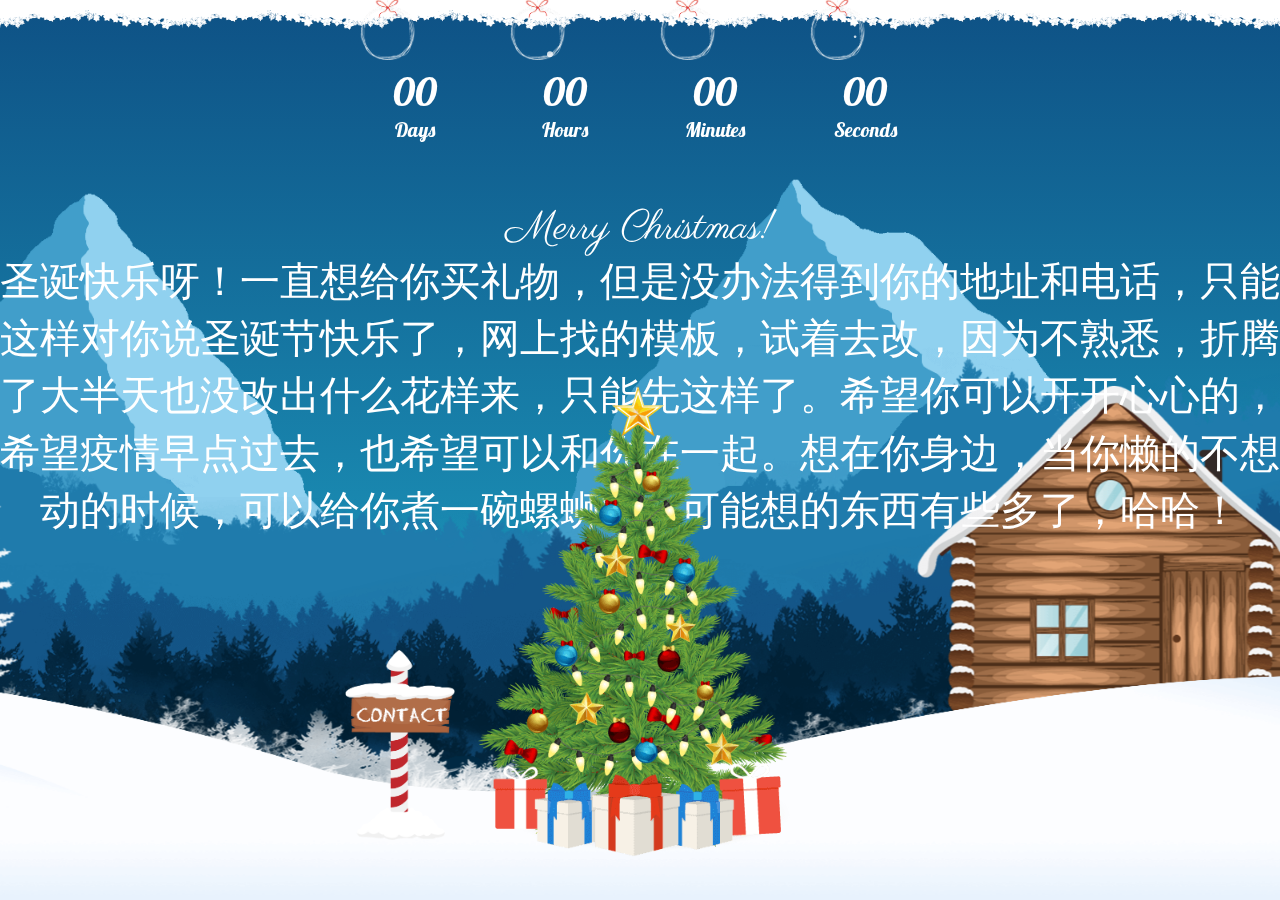
==== index.html @ 04bebae9 "fix: 12-25" ====
<!DOCTYPE html>
<html>
  <head>
    <meta charset="utf-8" />
    <title>Eerste kerstborrel van het jaar | Fris & Fruitig + the cee spot</title>

    <!-- Behavioral Meta Data -->
    <link rel="icon" href="favicon.ico" type="image/ico" sizes="32x32" />
    <meta
      name="viewport"
      content="width=device-width, initial-scale=1, maximum-scale=1, user-scalable=no"
    />
    <meta name="description" content="De eerste kerstborrel van het jaar" />
    <meta name="keywords" content="Christmas, Countdown, Tree, Snow" />
    <meta name="author" content="AwesomeC" />

    <!-- Styles -->
    <link rel="stylesheet" type="text/css" href="bootstrap/css/bootstrap.css" />
    <link rel="stylesheet" type="text/css" href="css/style.css" />
    <link rel="stylesheet" type="text/css" href="css/media-query.css" />

    <!-- Fonts -->
    <link
      href="https://fonts.googleapis.com/css?family=Lobster%7CParisienne%7CRaleway:200,300"
      rel="stylesheet"
    />
  </head>
  <body>
    <audio class="audio-player" autoplay loop>
      <source src="audio/song.mp3" type="audio/mpeg">
    </audio>
    <div id="loader"></div>
    <!-- Parallax Container -->
    <div id="container" class="parallax-container snow">
      <ul id="christmas_scene" class="christmas-scene">
        <li class="layer" data-depth="0.80"><div class="layer-5 layer-photo photo-zoom"></div></li>
        <li class="layer" data-depth="0.60"><div class="layer-4 layer-photo photo-zoom"></div></li>
        <li class="layer" data-depth="0.40"><div class="layer-3 layer-photo photo-zoom"></div></li>
        <li class="layer" data-depth="0.20"><div class="layer-2 layer-photo photo-zoom"></div></li>
        <li class="layer" data-depth="0.00"><div class="layer-1 layer-photo"></div></li>
      </ul>
      <!-- Countdown Container -->
      <div id="countdown_container"></div>

      <!-- Merry Christmas Text -> You can replace with anything you like! -->
      <div class="merry-christmas-text">
        <div class="fullpage">
          <div id="home" class="section active">
            Merry Christmas! <br />
            圣诞快乐呀！一直想给你买礼物，但是没办法得到你的地址和电话，只能这样对你说圣诞节快乐了，网上找的模板，试着去改，因为不熟悉，折腾了大半天也没改出什么花样来，只能先这样了。希望你可以开开心心的，希望疫情早点过去，也希望可以和你在一起。想在你身边，当你懒的不想动的时候，可以给你煮一碗螺蛳粉。可能想的东西有些多了，哈哈！
          </div>
        </div>
      </div>

      <!-- Contact Pole Image -> From here the E-mail modal is triggered -->
      <a id="mail_pole">
        <img src="images/pole.png" class="img-responsive" alt="mail-pole" />
      </a>
      <!-- Christmas Tree -->
      <img src="images/christmas-tree.png" alt="christmas-tree" id="christmas_tree" />
    </div>

    <!-- Scripts -->
    <script src="js/jquery-3.1.1.min.js"></script>
    <script src="bootstrap/js/bootstrap.min.js"></script>
    <script src="js/jquery.countdown.js"></script>
    <script src="js/jquery.parallax.js"></script>
    <script src="js/moment.min.js"></script>
    <script src="js/moment-timezone-with-data.min.js"></script>
    <script src="js/snow.js"></script>
    <script src="js/main.js"></script>
    <script>
      // Parallax Init
      $("#christmas_scene").parallax({
        scalarX: 5,
        scalarY: 15,
        invertY: false
      });
    </script>
  </body>
</html>
---- css/style.css ----
/*------------------------------------------------------------------
Project:    Christmas Landing Page

[Table of contents]

1. GENERAL CLASSES
2. LOADER
3. PARALLAX CONTAINER
4. PARALLAX PHOTOS
5. CHRISTMAS TREE
6. E-MAIL POLE
7. COUNTDOWN CONTAINER
8. MERRY CHRISTMAS TEXT
9. HAPPY NEW YEAR PHOTO
10. E-MAIL FORM
11. SOCIAL ICONS
-------------------------------------------------------------------*/

/* 1. GENERAL CLASSES */
body {
  padding: 0;
  margin: 0;
  font-family: "Lobster", cursive;
  font-size: 30px;
  color: #fff;
}
.padding-none {
  padding-left: 0;
  padding-right: 0;
}
.padding-half {
  padding-left: 7px;
  padding-right: 7px;
}
.text-small {
  font-size: 20px;
}
.text-large {
  font-size: 60px;
}
.left {
  float: left;
}
.right {
  float: right;
}
div[class*="col-"] {
  position: relative;
}
form input {
  border-left: 0;
  border-right: 0;
  border-top: 0;
  border-bottom: 2px solid #ef5241;
  border-bottom-left-radius: 5px;
  -moz-border-radius-bottomleft: 5px;
  -webkit-border-bottom-left-radius: 5px;
  border-bottom-right-radius: 5px;
  -moz-border-radius-bottomright: 5px;
  -webkit-border-bottom-right-radius: 5px;
  min-width: 150px;
}
form textarea {
  border-left: 0;
  border-right: 0;
  border-top: 0;
  border-bottom: 2px solid #ef5241;
  border-bottom-left-radius: 5px;
  -moz-border-radius-bottomleft: 5px;
  -webkit-border-bottom-left-radius: 5px;
  border-bottom-right-radius: 5px;
  -moz-border-radius-bottomright: 5px;
  -webkit-border-bottom-right-radius: 5px;
  min-width: 350px;
}
form input::-webkit-input-placeholder,
form textarea::-webkit-input-placeholder {
  color: #ef5241;
}
form input:-moz-placeholder,
form textarea:-moz-placeholder {
  color: #ef5241;
}
form input::-moz-placeholder,
form textarea::-moz-placeholder {
  color: #ef5241;
}
form input:-ms-input-placeholder,
form textarea:-ms-input-placeholder {
  color: #ef5241;
}
/* END GENERAL CLASSES */

/* 2. LOADER */
#loader {
  background: -webkit-linear-gradient(
    top,
    rgb(14, 81, 133) 0%,
    rgb(26, 139, 178) 60%,
    rgb(33, 159, 193) 100%
  );
  background: -o-linear-gradient(
    top,
    rgb(14, 81, 133) 0%,
    rgb(26, 139, 178) 60%,
    rgb(33, 159, 193) 100%
  );
  background: -ms-linear-gradient(
    top,
    rgb(14, 81, 133) 0%,
    rgb(26, 139, 178) 60%,
    rgb(33, 159, 193) 100%
  );
  background: -moz-linear-gradient(
    top,
    rgb(14, 81, 133) 0%,
    rgb(26, 139, 178) 60%,
    rgb(33, 159, 193) 100%
  );
  background: linear-gradient(
    to bottom,
    rgb(14, 81, 133) 0%,
    rgb(26, 139, 178) 60%,
    rgb(33, 159, 193) 100%
  );
  position: fixed;
  overflow: hidden;
  left: 0;
  top: 0;
  width: 100%;
  height: 100%;
  z-index: 99;
}
#loader::after {
  content: "";
  background: url("../images/intro.png");
  background-repeat: no-repeat;
  background-size: contain;
  width: 70px;
  height: 70px;
  position: absolute;
  margin-left: -35px;
  top: 40%;
  left: 50%;
  transform: translate(-50%, -50%);
  -webkit-animation: snowflake-rotate 2s linear infinite;
  -moz-animation: snowflake-rotate 2s linear infinite;
  -o-animation: snowflake-rotate 2s linear infinite;
  animation: snowflake-rotate 2s linear infinite;
}
@-webkit-keyframes snowflake-rotate {
  0% {
    -webkit-transform: rotate(0deg);
    transform: rotate(0deg);
  }
  100% {
    -webkit-transform: rotate(180deg);
    transform: rotate(180deg);
  }
}
@-moz-keyframes snowflake-rotate {
  0% {
    -webkit-transform: rotate(0deg);
    transform: rotate(0deg);
  }
  100% {
    -webkit-transform: rotate(180deg);
    transform: rotate(180deg);
  }
}
@-o-keyframes snowflake-rotate {
  0% {
    -webkit-transform: rotate(0deg);
    transform: rotate(0deg);
  }
  100% {
    -webkit-transform: rotate(180deg);
    transform: rotate(180deg);
  }
}
@keyframes snowflake-rotate {
  0% {
    -webkit-transform: rotate(0deg);
    transform: rotate(0deg);
  }
  100% {
    -webkit-transform: rotate(180deg);
    transform: rotate(180deg);
  }
}
/* END LOADER */

/* 3. PARALLAX CONTAINER */
#container.parallax-container {
  position: relative;
  max-width: 2560px;
  margin: 0 auto;
  overflow: hidden;
  background: -webkit-linear-gradient(
    top,
    rgb(14, 81, 133) 0%,
    rgb(26, 139, 178) 60%,
    rgb(33, 159, 193) 100%
  );
  background: -o-linear-gradient(
    top,
    rgb(14, 81, 133) 0%,
    rgb(26, 139, 178) 60%,
    rgb(33, 159, 193) 100%
  );
  background: -ms-linear-gradient(
    top,
    rgb(14, 81, 133) 0%,
    rgb(26, 139, 178) 60%,
    rgb(33, 159, 193) 100%
  );
  background: -moz-linear-gradient(
    top,
    rgb(14, 81, 133) 0%,
    rgb(26, 139, 178) 60%,
    rgb(33, 159, 193) 100%
  );
  background: linear-gradient(
    to bottom,
    rgb(14, 81, 133) 0%,
    rgb(26, 139, 178) 60%,
    rgb(33, 159, 193) 100%
  );
}
#container .christmas-scene {
  padding: 0;
  margin: 0;
}
#container .christmas-scene::before {
  content: "";
  background: url("../images/top-snow-pattern.png");
  background-repeat: repeat-x;
  width: 100%;
  height: 35px;
  position: absolute;
  z-index: 10;
  left: 0;
  top: 0;
}
/* END PARALLAX CONTAINER */

/* 4. PARALLAX PHOTOS */
#christmas_scene .layer {
  width: 100%;
}
#christmas_scene .layer-photo {
  background-position: bottom center;
  background-size: cover;
  background-repeat: no-repeat;
  width: 100%;
  height: 900px;
}
#christmas_scene .layer-photo.photo-zoom {
  transform: scale(1.05);
}
#christmas_scene .layer-1 {
  background-image: url("../images/parallax/layer1.png");
  background-position: 40% bottom;
}
#christmas_scene .layer-2 {
  background-image: url("../images/parallax/layer2.png");
  background-position: center bottom;
}
#christmas_scene .layer-3 {
  background-image: url("../images/parallax/layer3.png");
  background-position: center bottom;
}
#christmas_scene .layer-4 {
  background-image: url("../images/parallax/layer4.png");
  background-position: center bottom;
}
#christmas_scene .layer-5 {
  background-image: url("../images/parallax/layer5.png");
  background-position: center bottom;
}
/* END PARALLAX PHOTOS */

/* 5. CHRISTMAS TREE */
#container #christmas_tree {
  position: absolute;
  bottom: 35px;
  left: 50%;
}
/* END CHRISTMAS TREE */

/* 6. E-MAIL POLE */
#container #mail_pole {
  position: absolute;
  margin-left: -250px;
  left: 50%;
  bottom: 50px;
  z-index: 10;
  cursor: pointer;
}
#container #mail_pole img {
  width: 100px;
}
/* END E-MAIL POLE */

/* 7. COUNTDOWN CONTAINER */
#container #countdown_container {
  width: 600px;
  position: absolute;
  margin-left: -300px;
  left: 50%;
  top: 0;
  text-align: center;
  font-size: 40px;
  color: #fff;
}
#container #countdown_container .countdown-globe {
  height: 100px;
  text-align: center;
  padding-top: 65px;
  line-height: 1.3;
  z-index: 2;
}
#container #countdown_container .countdown-globe div {
  font-size: 20px;
}
#container #countdown_container .countdown-globe::after {
  content: "";
  background: url("../images/countdown-globe.png");
  background-repeat: no-repeat;
  background-size: contain;
  width: 100%;
  height: 100%;
  position: absolute;
  left: 50%;
  margin-left: -55px;
  top: -40px;
  z-index: -1;
}
/* END COUNTDOWN CONTAINER */

#logos {
  display: flex;
  justify-content: space-between;
  width: 500px;
  position: absolute;
  top: 190px;
  left: 50%;
  margin-left: -250px;
  z-index: 99;
}
#logos img {
  max-width: 400px;
  max-height: 95px;
}

/* 8. MERRY CHRISTMAS TEXT */
#container .merry-christmas-text {
  font-family: "Parisienne", cursive;
  position: absolute;
  top: 200px;
  width: 100%;
  text-align: center;
  font-size: 40px;
  color: #fff;
}
/* END MERRY CHRISTMAS TEXT */

#facebook-link {
  position: absolute;
  z-index: 10;
  right: 10px;
  bottom: 10px;
}
.audio-player-container
{
  width:100%;
  display:block;
  position:fixed;
  z-index:300;
}

.audio-player
{
  margin:0 auto;
}

.audio-bars
{
  float:right;
  width:40px;
  height:30px;
  margin-top:4vh;
  margin-right:20px;
  position:relative;
  display:block;
}

.audio-bar
{
  width:3px;
  height:3px;
  bottom:1px;
  background:#fff;
  position:absolute;
  -moz-animation:sound 0ms -800ms linear infinite alternate;
  -o-animation:sound 0ms -800ms linear infinite alternate;
  -webkit-animation:sound 0ms -800ms linear infinite alternate;
  animation:sound 0ms -800ms linear infinite alternate;
}

.audio-bar:nth-child(1)
{
  left:1px;
  -moz-animation-duration:474ms;
  -o-animation-duration:474ms;
  -webkit-animation-duration:474ms;
  animation-duration:474ms;
}

.audio-bar:nth-child(2)
{
  left:5px;
  -moz-animation-duration:433ms;
  -o-animation-duration:433ms;
  -webkit-animation-duration:433ms;
  animation-duration:433ms;
}

.audio-bar:nth-child(3)
{
  left:9px;
  -moz-animation-duration:407ms;
  -o-animation-duration:407ms;
  -webkit-animation-duration:407ms;
  animation-duration:407ms;
}

.audio-bar:nth-child(4)
{
  left:13px;
  -moz-animation-duration:458ms;
  -o-animation-duration:458ms;
  -webkit-animation-duration:458ms;
  animation-duration:458ms;
}

.audio-bar:nth-child(5)
{
  left:17px;
  -moz-animation-duration:400ms;
  -o-animation-duration:400ms;
  -webkit-animation-duration:400ms;
  animation-duration:400ms;
}

.audio-bar:nth-child(6)
{
  left:21px;
  -moz-animation-duration:427ms;
  -o-animation-duration:427ms;
  -webkit-animation-duration:427ms;
  animation-duration:427ms;
}

.audio-bar:nth-child(7)
{
  left:25px;
  -moz-animation-duration:441ms;
  -o-animation-duration:441ms;
  -webkit-animation-duration:441ms;
  animation-duration:441ms;
}

.audio-bar:nth-child(8)
{
  left:29px;
  -moz-animation-duration:419ms;
  -o-animation-duration:419ms;
  -webkit-animation-duration:419ms;
  animation-duration:419ms;
}

.audio-bar:nth-child(9)
{
  left:33px;
  -moz-animation-duration:487ms;
  -o-animation-duration:487ms;
  -webkit-animation-duration:487ms;
  animation-duration:487ms;
}

.audio-bar:nth-child(10)
{
  left:37px;
  -moz-animation-duration:442ms;
  -o-animation-duration:442ms;
  -webkit-animation-duration:442ms;
  animation-duration:442ms;
}

.audio-player.on .audio-bar
{
  -moz-animation-play-state:running;
  -o-animation-play-state:running;
  -webkit-animation-play-state:running;
  animation-play-state:running;
}

.audio-player.off .audio-bar
{
  -moz-animation-play-state:paused;
  -o-animation-play-state:paused;
  -webkit-animation-play-state:paused;
  animation-play-state:paused;
}

@media screen and (orientation:portrait)
{
  .audio-player
  {
    width:100vw;
  }
}

@media screen and (orientation:landscape)
{
  .audio-player
  {
    width:100vh;
  }
  
  .audio-bars
  {
    margin-right:-60px;
  }
}

@media screen and (max-width:767px)
{
  .audio-player
  {
    width:100%;
  }
}
---- css/media-query.css ----
/*------------------------------------------------------------------
Project:    Christmas Landing Page

[Table of contents]

MEDIA QUERIES
-------------------------------------------------------------------*/

/* MEDIA QUERIES */
@media ( max-width: 1024px) {
	#christmas_scene .layer-1 {
		background-image: url("../images/parallax-mobile/layer1.png");
		background-position: 36% bottom;
	}
	#christmas_scene .layer-2 {
		background-image: url("../images/parallax-mobile/layer2.png");
		background-position: center bottom;
	}
	#christmas_scene .layer-3 {
		background-image: url("../images/parallax-mobile/layer3.png");
		background-position: center bottom;
	}
	#christmas_scene .layer-4 {
		background-image: url("../images/parallax-mobile/layer4.png");
		background-position: center bottom;
	}
	#christmas_scene .layer-5 {
		background-image: url("../images/parallax-mobile/layer5.png");
		background-position: center bottom;
	}
}

@media ( max-height: 768px ) {
	#christmas_scene .layer-1 {
		background-image: url("../images/parallax-mobile/layer1.png");
		background-position: 36% bottom;
	}
	#christmas_scene .layer-2 {
		background-image: url("../images/parallax-mobile/layer2.png");
		background-position: center bottom;
	}
	#christmas_scene .layer-3 {
		background-image: url("../images/parallax-mobile/layer3.png");
		background-position: center bottom;
	}
	#christmas_scene .layer-4 {
		background-image: url("../images/parallax-mobile/layer4.png");
		background-position: center bottom;
	}
	#christmas_scene .layer-5 {
		background-image: url("../images/parallax-mobile/layer5.png");
		background-position: center bottom;
	}
}

@media (max-width: 1024px) and (orientation:portrait){
	#container #mail_pole{
		margin-left:-190px;
	}
}
@media (max-width:565px) and (orientation: portrait){
	#container #countdown_container{
		width: 100%;
		margin-left:0;
		left:unset;
		font-size:30px;
		text-align: center;
	}
	#container #countdown_container .countdown-globe::after{
		display: none;
	}
	#container #countdown_container .countdown-globe{
		padding-top:45px;
		padding-left:0;
		padding-right:0;
	}
	#container .merry-christmas-text{
		top: 180px;
		font-size: 30px;
	}
	#logos {
		width: 200px;
		height: 47px;
		top: 120px;
		margin-left: -100px;
	}
	#logos img {
		width: 200px;
		height: 47px;
	}
	#container #christmas_tree{
		bottom:55px;
	}
	form textarea{
		min-width: unset;
	}
}

@media (max-width: 420px) and (orientation:portrait){
	#container #countdown_container .countdown-globe{
		padding-top:30px;
	}
	#container .merry-christmas-text{
		font-size:30px;
	}
	#container #mail_pole {
		margin-left: -160px;
	}
}
@media (max-height:768px) and (orientation:landscape){
	#container #countdown_container{
		font-size:30px;
	}
	#container #countdown_container .countdown-globe{
		height:180px;
		padding-top:55px;
	}
	#container #countdown_container .countdown-globe::after{
		margin-left:-50px;
	}
	#container .merry-christmas-text{
		top: 225px;
		font-size:30px;
	}
	#logos {
		width: 200px;
		height: 47px;
		top: 150px;
		margin-left: -100px;
	}
	#logos img {
		width: 200px;
		height: 47px;
	}
}
@media(max-height: 600px) and (orientation:landscape){
	#container #countdown_container{
		font-size:20px;
	}
	#container #countdown_container .countdown-globe{
		height:165px;
		padding-top:55px;
	}
	#container #countdown_container .countdown-globe::after{
		margin-left:-46px;
	}
	#container .merry-christmas-text{
		top: 195px;
		font-size: 30px;
	}
	#logos {
		width: 200px;
		height: 47px;
		top: 140px;
		margin-left: -100px;
	}
	#logos img {
		width: 200px;
		height: 47px;
	}
}
@media (max-height:400px) and (orientation:landscape){
	#container #countdown_container{
		width: 300px;
		margin-left:0;
		left:unset;
		font-size:30px;
		text-align: center;
	}
	#container #countdown_container .countdown-globe::after{
		display: none;
	}
	#container #countdown_container .countdown-globe{
		padding-top:25px;
		padding-left:0;
		padding-right:0;
	}
	#container #christmas_tree{
		bottom:10px;
	}
	#container #mail_pole{
		bottom:10px;
	}
	#container .merry-christmas-text{
		font-size: 30px;
		padding-right: 10px;
		text-align: right;
		top: 25px;
	}
	#logos {
		top: 25%;
		width: 200px;
		height: 47px;
		margin-left:-100px;
	}
	#logos img {
		width: 200px;
		height: 47px;
	}
}
/* END MEDIA QUERIES */
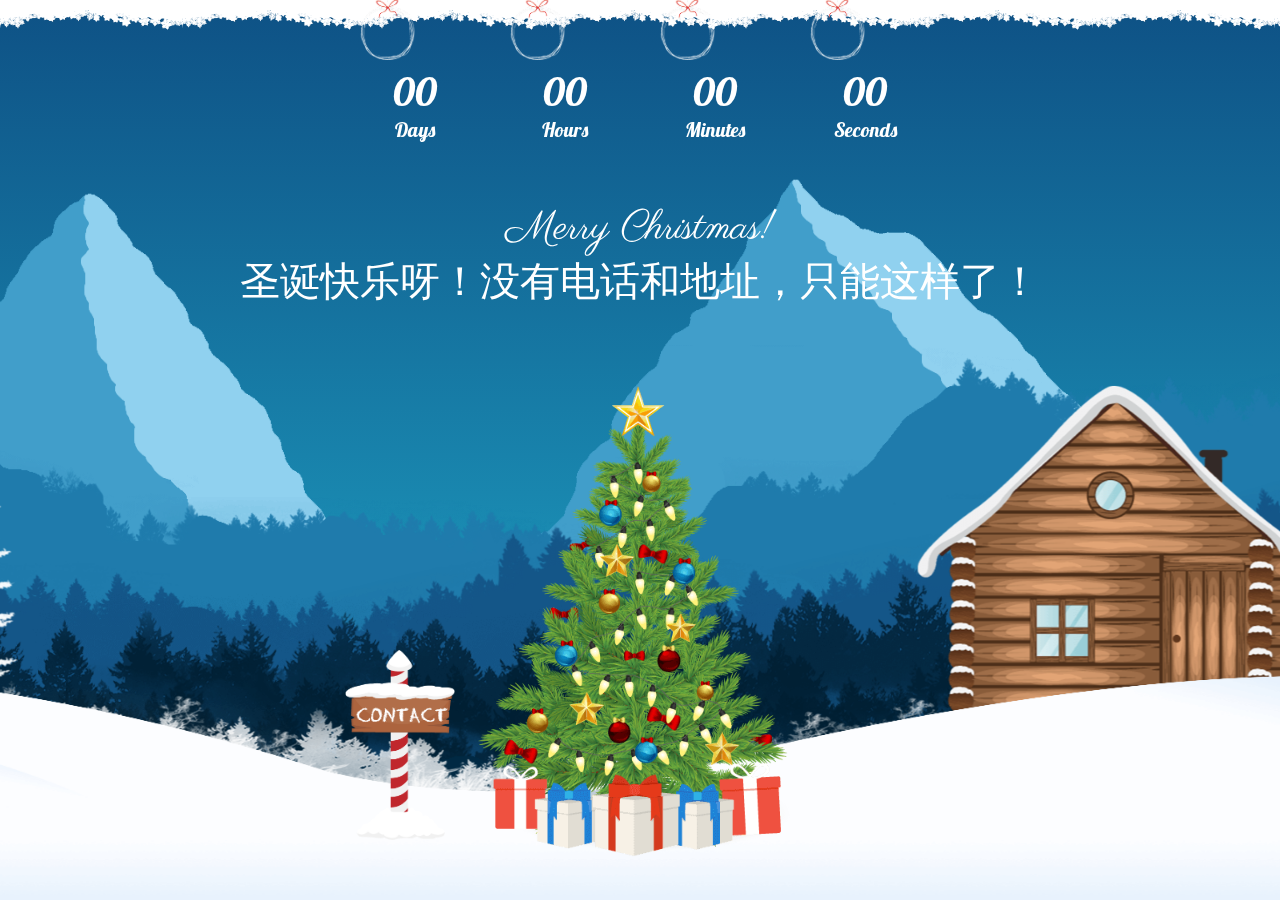
==== commit 9d3f63f3: "fix: change text" ====
--- a/index.html
+++ b/index.html
@@ -2,7 +2,7 @@
 <html>
   <head>
     <meta charset="utf-8" />
-    <title>Eerste kerstborrel van het jaar | Fris & Fruitig + the cee spot</title>
+    <title>圣诞快乐！</title>
 
     <!-- Behavioral Meta Data -->
     <link rel="icon" href="favicon.ico" type="image/ico" sizes="32x32" />
@@ -47,7 +47,7 @@
         <div class="fullpage">
           <div id="home" class="section active">
             Merry Christmas! <br />
-            圣诞快乐呀！一直想给你买礼物，但是没办法得到你的地址和电话，只能这样对你说圣诞节快乐了，网上找的模板，试着去改，因为不熟悉，折腾了大半天也没改出什么花样来，只能先这样了。希望你可以开开心心的，希望疫情早点过去，也希望可以和你在一起。想在你身边，当你懒的不想动的时候，可以给你煮一碗螺蛳粉。可能想的东西有些多了，哈哈！
+            圣诞快乐呀！没有电话和地址，只能这样了！
           </div>
         </div>
       </div>
--- a/css/style.css
+++ b/css/style.css
@@ -21,7 +21,7 @@
   padding: 0;
   margin: 0;
   font-family: "Lobster", cursive;
-  font-size: 30px;
+  font-size: 10px;
   color: #fff;
 }
 .padding-none {
@@ -33,10 +33,10 @@
   padding-right: 7px;
 }
 .text-small {
-  font-size: 20px;
+  font-size: 10px;
 }
 .text-large {
-  font-size: 60px;
+  font-size: 10px;
 }
 .left {
   float: left;
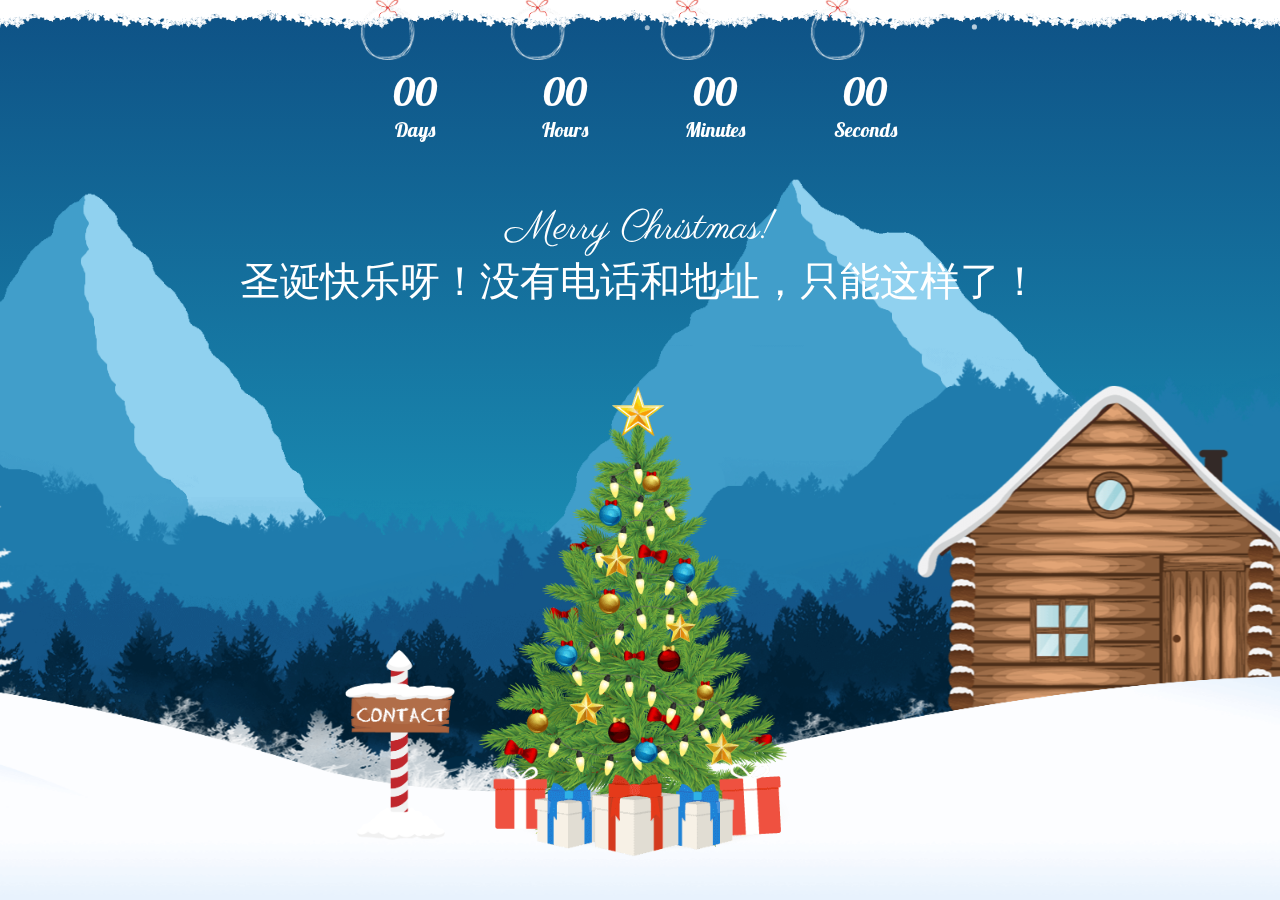
==== commit 1bf76bfb: "fix: add mp3" ====
--- a/index.html
+++ b/index.html
@@ -26,8 +26,9 @@
     />
   </head>
   <body>
-    <audio class="audio-player" autoplay loop>
-      <source src="audio/song.mp3" type="audio/mpeg">
+    <audio class="audio-player" height="100" width="100" autoplay loop>
+      <source src="audio/song.mp3" type="audio/mp3">
+      <embed height="100" width="100" src="song.mp3" />
     </audio>
     <div id="loader"></div>
     <!-- Parallax Container -->
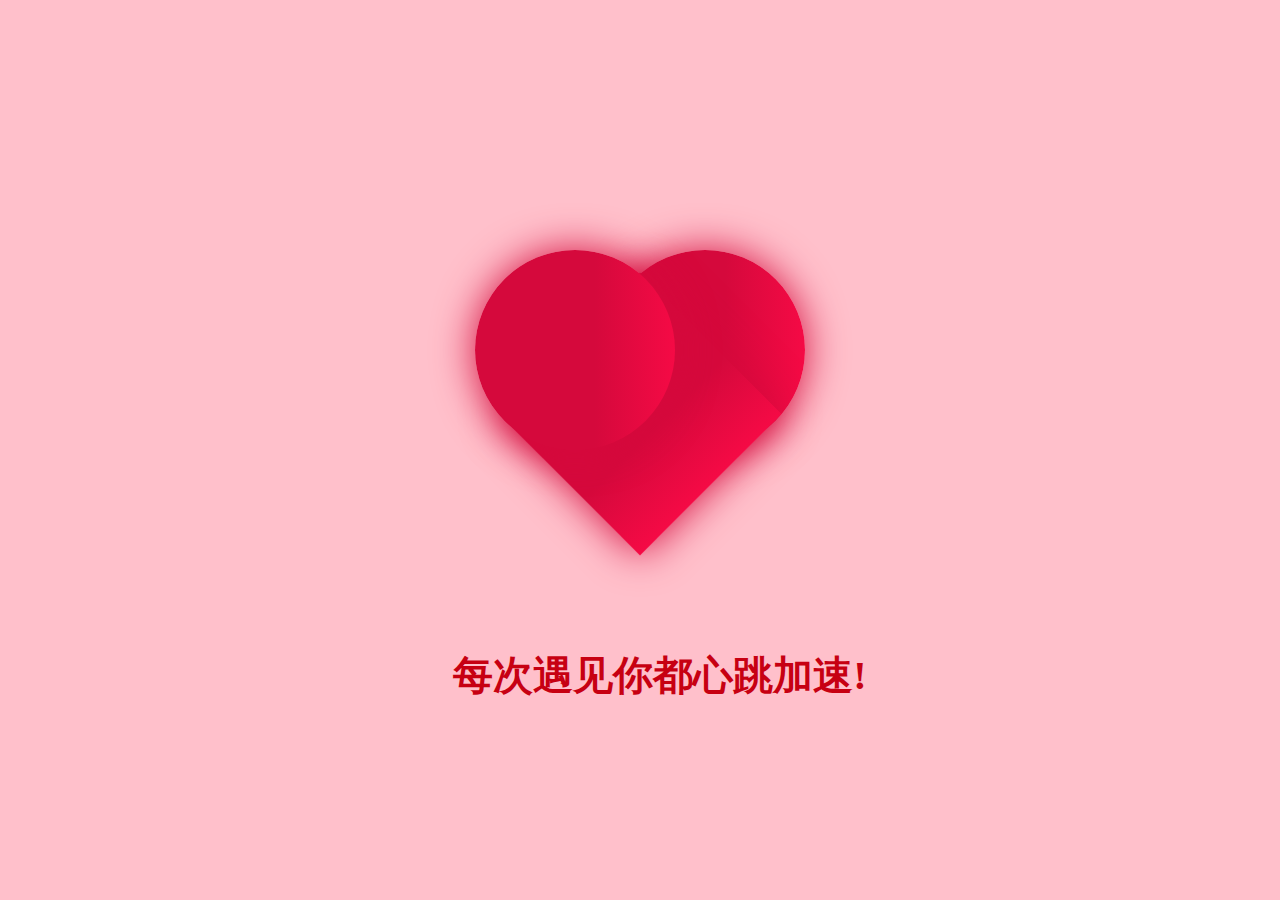
==== commit 9249eba5: "feat: add test" ====
--- a/index.html
+++ b/index.html
@@ -1,82 +1,121 @@
 <!DOCTYPE html>
-<html>
-  <head>
-    <meta charset="utf-8" />
-    <title>圣诞快乐！</title>
+<html lang="en">
 
-    <!-- Behavioral Meta Data -->
-    <link rel="icon" href="favicon.ico" type="image/ico" sizes="32x32" />
-    <meta
-      name="viewport"
-      content="width=device-width, initial-scale=1, maximum-scale=1, user-scalable=no"
-    />
-    <meta name="description" content="De eerste kerstborrel van het jaar" />
-    <meta name="keywords" content="Christmas, Countdown, Tree, Snow" />
-    <meta name="author" content="AwesomeC" />
+<head>
+    <meta charset="UTF-8">
+    <title>小孙同学</title>
+    <meta name="language" content="zh-CN">
+    <meta name="title" content="小孙同学">
+    <meta name="github" content="https://github.com/sun0225SUN/Awesome-Love-Code">
+    <meta name="describe" content="收集不易，您的star是我坚持的动力，同时也欢迎各位PR哦! ">
+    <link rel="icon" type="image/x-icon" href="https://cdn.jsdelivr.net/gh/sun0225SUN/photos/img/20210715233345.png">
+    <style>
+        * {
+            padding: 0;
+            margin: 0;
+        }
 
-    <!-- Styles -->
-    <link rel="stylesheet" type="text/css" href="bootstrap/css/bootstrap.css" />
-    <link rel="stylesheet" type="text/css" href="css/style.css" />
-    <link rel="stylesheet" type="text/css" href="css/media-query.css" />
+        body {
+            background-color: pink;
 
-    <!-- Fonts -->
-    <link
-      href="https://fonts.googleapis.com/css?family=Lobster%7CParisienne%7CRaleway:200,300"
-      rel="stylesheet"
-    />
-  </head>
-  <body>
-    <audio class="audio-player" height="100" width="100" autoplay loop>
-      <source src="audio/song.mp3" type="audio/mp3">
-      <embed height="100" width="100" src="song.mp3" />
-    </audio>
-    <div id="loader"></div>
-    <!-- Parallax Container -->
-    <div id="container" class="parallax-container snow">
-      <ul id="christmas_scene" class="christmas-scene">
-        <li class="layer" data-depth="0.80"><div class="layer-5 layer-photo photo-zoom"></div></li>
-        <li class="layer" data-depth="0.60"><div class="layer-4 layer-photo photo-zoom"></div></li>
-        <li class="layer" data-depth="0.40"><div class="layer-3 layer-photo photo-zoom"></div></li>
-        <li class="layer" data-depth="0.20"><div class="layer-2 layer-photo photo-zoom"></div></li>
-        <li class="layer" data-depth="0.00"><div class="layer-1 layer-photo"></div></li>
-      </ul>
-      <!-- Countdown Container -->
-      <div id="countdown_container"></div>
+        }
 
-      <!-- Merry Christmas Text -> You can replace with anything you like! -->
-      <div class="merry-christmas-text">
-        <div class="fullpage">
-          <div id="home" class="section active">
-            Merry Christmas! <br />
-            圣诞快乐呀！没有电话和地址，只能这样了！
-          </div>
-        </div>
-      </div>
+        #frame {
+            position: relative;
+            width: 400px;
+            height: 300px;
+            margin: 250px auto;
+        }
 
-      <!-- Contact Pole Image -> From here the E-mail modal is triggered -->
-      <a id="mail_pole">
-        <img src="images/pole.png" class="img-responsive" alt="mail-pole" />
-      </a>
-      <!-- Christmas Tree -->
-      <img src="images/christmas-tree.png" alt="christmas-tree" id="christmas_tree" />
+        .left,
+        .right {
+            top: 0;
+            width: 200px;
+            height: 200px;
+            border-radius: 50%;
+        }
+
+        .left {
+            left: 35px;
+
+        }
+
+        .right {
+            right: 35px;
+            z-index: -1;
+        }
+
+        .bottom {
+            bottom: 36px;
+            left: 100px;
+            width: 200px;
+            height: 200px;
+            transform: rotate(45deg);
+            z-index: -1;
+
+        }
+
+        .heart {
+            position: absolute;
+            box-shadow: 0 0 40px #d5093c;
+            animation: beat .4s ease infinite normal;
+            background: linear-gradient(-90deg, #F50A45 0%, #d5093c 40%);
+        }
+
+        @keyframes beat {
+            0% {
+                transform: scale(1) rotate(225deg);
+                box-shadow: 0 0 40px #d5093c;
+            }
+
+            50% {
+                transform: scale(1.1) rotate(225deg);
+                box-shadow: 0 0 70px #d5093c;
+            }
+
+            100% {
+                transform: scale(1) rotate(225deg);
+                box-shadow: 0 0 40px #d5093c;
+                ;
+            }
+        }
+
+        .word {
+            position: absolute;
+            width: 50%;
+            top: 75%;
+            left: 25%;
+            text-align: center;
+            transform: translateY(-50%);
+            font-family: 'Love Ya Like A Sister', cursive;
+            font-size: 40px;
+            color: #c70012;
+            padding: 0 20px;
+        }
+    </style>
+</head>
+
+<body>
+
+    <div id="frame">
+        <div class="heart left"></div>
+        <div class="heart right"></div>
+        <div class="heart bottom"></div>
     </div>
 
-    <!-- Scripts -->
-    <script src="js/jquery-3.1.1.min.js"></script>
-    <script src="bootstrap/js/bootstrap.min.js"></script>
-    <script src="js/jquery.countdown.js"></script>
-    <script src="js/jquery.parallax.js"></script>
-    <script src="js/moment.min.js"></script>
-    <script src="js/moment-timezone-with-data.min.js"></script>
-    <script src="js/snow.js"></script>
-    <script src="js/main.js"></script>
+    <b class="word">每次遇见你都心跳加速!</b>
+
+    <audio autoplay="autopaly" loop="loop" id="audios" preload="auto">
+        <source src="http://music.163.com/song/media/outer/url?id=526464145.mp3" />
+    </audio>
+
     <script>
-      // Parallax Init
-      $("#christmas_scene").parallax({
-        scalarX: 5,
-        scalarY: 15,
-        invertY: false
-      });
+        var b = document.body;
+        var c = document.getElementsByTagName('canvas')[0];
+        var a = c.getContext('2d');
+        document.body.clientWidth;
+        with (m = Math) C = cos, S = sin, P = pow, R = random; c.width = c.height = f = 600; h = -250; function p(a, b, c) { if (c > 60) return [S(a * 7) * (13 + 5 / (.2 + P(b * 4, 4))) - S(b) * 50, b * f + 50, 625 + C(a * 7) * (13 + 5 / (.2 + P(b * 4, 4))) + b * 400, a * 1 - b / 2, a]; A = a * 2 - 1; B = b * 2 - 1; if (A * A + B * B < 1) { if (c > 37) { n = (j = c & 1) ? 6 : 4; o = .5 / (a + .01) + C(b * 125) * 3 - a * 300; w = b * h; return [o * C(n) + w * S(n) + j * 610 - 390, o * S(n) - w * C(n) + 550 - j * 350, 1180 + C(B + A) * 99 - j * 300, .4 - a * .1 + P(1 - B * B, -h * 6) * .15 - a * b * .4 + C(a + b) / 5 + P(C((o * (a + 1) + (B > 0 ? w : -w)) / 25), 30) * .1 * (1 - B * B), o / 1e3 + .7 - o * w * 3e-6] } if (c > 32) { c = c * 1.16 - .15; o = a * 45 - 20; w = b * b * h; z = o * S(c) + w * C(c) + 620; return [o * C(c) - w * S(c), 28 + C(B * .5) * 99 - b * b * b * 60 - z / 2 - h, z, (b * b * .3 + P((1 - (A * A)), 7) * .15 + .3) * b, b * .7] } o = A * (2 - b) * (80 - c * 2); w = 99 - C(A) * 120 - C(b) * (-h - c * 4.9) + C(P(1 - b, 7)) * 50 + c * 2; z = o * S(c) + w * C(c) + 700; return [o * C(c) - w * S(c), B * 99 - C(P(b, 7)) * 50 - c / 3 - z / 1.35 + 450, z, (1 - b / 1.2) * .9 + a * .1, P((1 - b), 20) / 4 + .05] } } setInterval('for(i=0;i<1e4;i++)if(s=p(R(),R(),i%46/.74)){z=s[2];x=~~(s[0]*f/z-h);y=~~(s[1]*f/z-h);if(!m[q=y*f+x]|m[q]>z)m[q]=z,a.fillStyle="rgb("+~(s[3]*h)+","+~(s[4]*h)+","+~(s[3]*s[3]*-80)+")",a.fillRect(x,y,1,1)}', 0)
     </script>
-  </body>
+</body>
+
 </html>
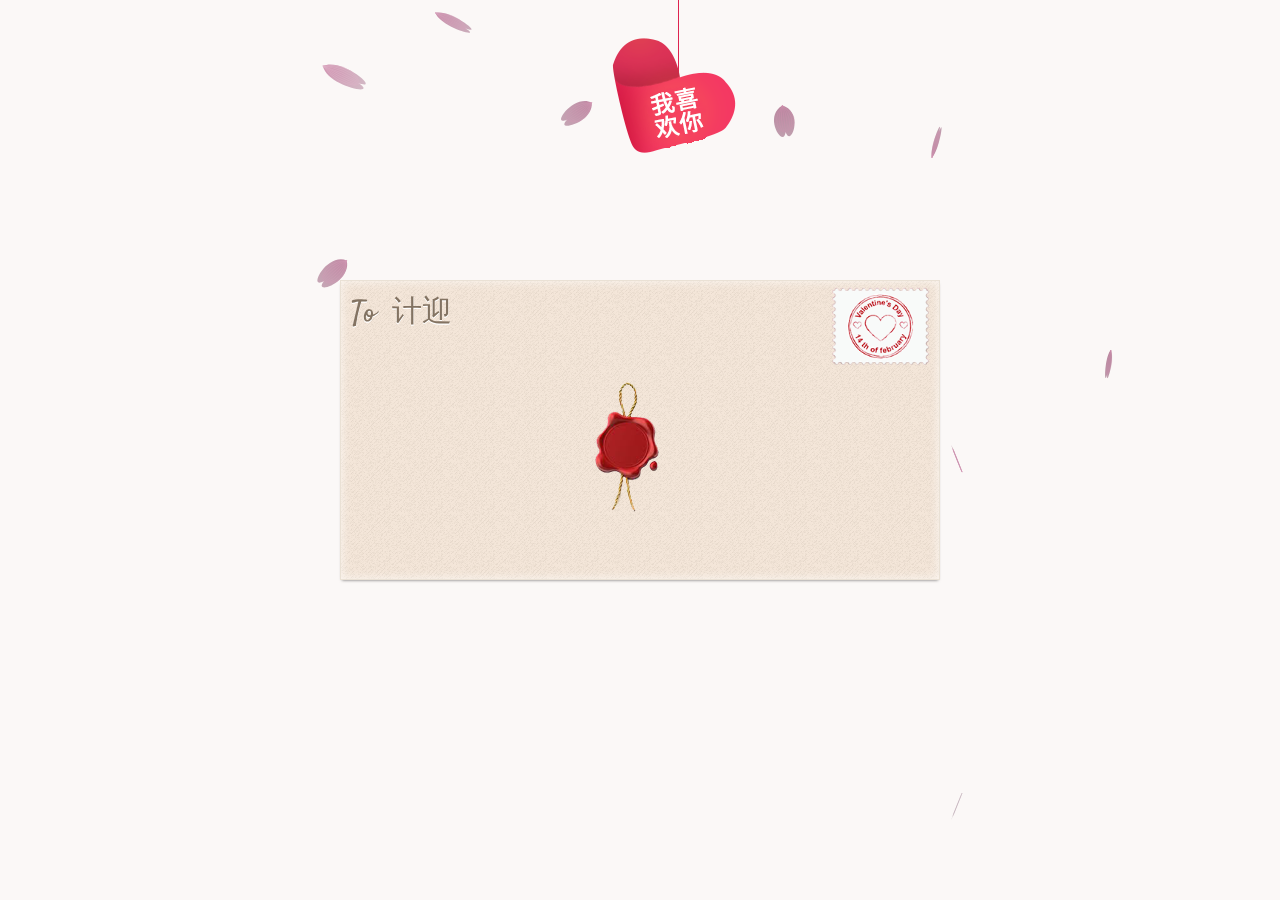
==== commit f4a6ace8: "feat: add code" ====
--- a/index.html
+++ b/index.html
@@ -1,121 +1,92 @@
 <!DOCTYPE html>
-<html lang="en">
+<html>
+<head>
+<meta http-equiv="Content-Type" content="text/html; charset=UTF-8">
+<meta http-equiv="X-UA-Compatible" content="IE=edge,chrome=1"/>
+<meta name="viewport" content="width=device-width, initial-scale=0.6, maximum-scale=1, minimum-scale=0.6, user-scalable=0">
+<meta name="description" content="Wear your earphone">
+<title>A Letter</title>
+<link rel="icon" href="520.svg" />
+<link rel="stylesheet" href="stylesheets/my_style.css" />
 
-<head>
-    <meta charset="UTF-8">
-    <title>小孙同学</title>
-    <meta name="language" content="zh-CN">
-    <meta name="title" content="小孙同学">
-    <meta name="github" content="https://github.com/sun0225SUN/Awesome-Love-Code">
-    <meta name="describe" content="收集不易，您的star是我坚持的动力，同时也欢迎各位PR哦! ">
-    <link rel="icon" type="image/x-icon" href="https://cdn.jsdelivr.net/gh/sun0225SUN/photos/img/20210715233345.png">
-    <style>
-        * {
-            padding: 0;
-            margin: 0;
-        }
+<script src="js/jquery-1.11.2.min.js" type="text/javascript" charset="utf-8"></script>
+<script src="js/sakura.js" type="text/javascript" charset="utf-8"></script>
+<script src="js/modernizr.js" type="text/javascript" charset="utf-8"></script>
+<script src="js/typed.js" type="text/javascript" charset="utf-8"></script>
+<script src="js/bgm.js" type="text/javascript" charset="utf-8"></script>
 
-        body {
-            background-color: pink;
-
-        }
-
-        #frame {
-            position: relative;
-            width: 400px;
-            height: 300px;
-            margin: 250px auto;
-        }
-
-        .left,
-        .right {
-            top: 0;
-            width: 200px;
-            height: 200px;
-            border-radius: 50%;
-        }
-
-        .left {
-            left: 35px;
-
-        }
-
-        .right {
-            right: 35px;
-            z-index: -1;
-        }
-
-        .bottom {
-            bottom: 36px;
-            left: 100px;
-            width: 200px;
-            height: 200px;
-            transform: rotate(45deg);
-            z-index: -1;
-
-        }
-
-        .heart {
-            position: absolute;
-            box-shadow: 0 0 40px #d5093c;
-            animation: beat .4s ease infinite normal;
-            background: linear-gradient(-90deg, #F50A45 0%, #d5093c 40%);
-        }
-
-        @keyframes beat {
-            0% {
-                transform: scale(1) rotate(225deg);
-                box-shadow: 0 0 40px #d5093c;
-            }
-
-            50% {
-                transform: scale(1.1) rotate(225deg);
-                box-shadow: 0 0 70px #d5093c;
-            }
-
-            100% {
-                transform: scale(1) rotate(225deg);
-                box-shadow: 0 0 40px #d5093c;
-                ;
-            }
-        }
-
-        .word {
-            position: absolute;
-            width: 50%;
-            top: 75%;
-            left: 25%;
-            text-align: center;
-            transform: translateY(-50%);
-            font-family: 'Love Ya Like A Sister', cursive;
-            font-size: 40px;
-            color: #c70012;
-            padding: 0 20px;
-        }
-    </style>
 </head>
 
 <body>
+    <img src="images/xx.png" class="gb" />
+    <div id="jsi-cherry-container"></div>
+	<section class="container" id="contact" >
+		<form class="flip">
+			<div class="front">
+                <h2 id="name">To&nbsp;&nbsp;计迎</h2>
+                <a id="open" href="#content"><span></span></a>
+			</div>
+		</form>
+	</section>
+<p>
+    <pre class="big" id="letter_pre"></pre>
+    <div style="display:none" id="letter_text">
+        To 计迎
+            渡的过山河星辰，淌不过你的一笑一颦。
+            经丘寻壑不及你，尾生抱柱也无悔意。
+            感谢命运，让我们在茫茫人海中相遇。
+            缘分就是这么奇妙，即使认识时间不长，但却感觉彼此已特别熟悉。
+            或许这就是命中注定吧，让我在合适的时间遇到了对的人。
+            从第一次见面之后，脑子里就全都是你，你的眉眼，你的微笑，精致的脸庞，可爱的样子，活泼的身影，全都深深的刻在我的脑海中。
+            每天早上醒来，第一件事是睁眼，第二件事就是拿起手机给你发消息。
+            每天晚上睡觉之前，都能和你语音，每天都是笑着入睡。
+            既然遇到了你，那么就不想再错过了。
+            从此以后，不论天涯海角，不管春夏秋冬，我都想和你在一起。
+            我想牵着你的手，走到白头。
+            我想扶着你的肩，给你安慰。
+            我想看着你的脸，展露笑容。
+            我想听着你诉说，生活种种。
+            你的过去我不曾参与，你的未来我想陪你一起。
+            不能为你金戈铁马，也不能许你一世繁华，不过我能给你一个小家。
+            我愿用三生烟火，换你一世迷离，我喜欢你!
+                                                                                                              From 杨盼
+    </div>
+</p>
 
-    <div id="frame">
-        <div class="heart left"></div>
-        <div class="heart right"></div>
-        <div class="heart bottom"></div>
-    </div>
+    <div id="div_container">
+        <!-- 最外层div，用于居中兼容PC和移动 -->
+        <div id="div_start_bg"></div>
+        <div id="div_onlyyou">
+          <!-- 用于设置背景 -->
+          <div id="div_oy_inner">
+            <!-- 用于存放content -->
+            <div class="div_oy_text">
+              <h1></h1>
+              <img class="img_oy_text" src="" />
+              <p class="p_oy_text"></p>
+              <div></div>
+            </div>
+            <ul id="ul_oy_btn">
+              <li onclick="oy_go_next()">Yes&nbsp;&nbsp;❤</li>
+              <li onclick="oy_show_benefit()">No&nbsp;&nbsp;✖</li>
+            </ul>
+            <div id="div_oy_note" onclick="oy_hide_note()">
+              <img src="images/emoji_kelian.jpg" alt="" /><br />请告诉我Yes！
+              <div id="div_oy_note_close">✖</div>
+            </div>
+            <div id="div_oy_yes">
+              <img src="images/emoji_bixin.jpg" alt="" /><br />太好了！哈哈~
+            </div>
+          </div>
+        </div>
 
-    <b class="word">每次遇见你都心跳加速!</b>
+        <div class="div_pure_words">
+          <div class="div_pure_words_bg">
+            <div class="div_pure_words_height"></div>
+          </div>
+        </div>
 
-    <audio autoplay="autopaly" loop="loop" id="audios" preload="auto">
-        <source src="http://music.163.com/song/media/outer/url?id=526464145.mp3" />
-    </audio>
-
-    <script>
-        var b = document.body;
-        var c = document.getElementsByTagName('canvas')[0];
-        var a = c.getContext('2d');
-        document.body.clientWidth;
-        with (m = Math) C = cos, S = sin, P = pow, R = random; c.width = c.height = f = 600; h = -250; function p(a, b, c) { if (c > 60) return [S(a * 7) * (13 + 5 / (.2 + P(b * 4, 4))) - S(b) * 50, b * f + 50, 625 + C(a * 7) * (13 + 5 / (.2 + P(b * 4, 4))) + b * 400, a * 1 - b / 2, a]; A = a * 2 - 1; B = b * 2 - 1; if (A * A + B * B < 1) { if (c > 37) { n = (j = c & 1) ? 6 : 4; o = .5 / (a + .01) + C(b * 125) * 3 - a * 300; w = b * h; return [o * C(n) + w * S(n) + j * 610 - 390, o * S(n) - w * C(n) + 550 - j * 350, 1180 + C(B + A) * 99 - j * 300, .4 - a * .1 + P(1 - B * B, -h * 6) * .15 - a * b * .4 + C(a + b) / 5 + P(C((o * (a + 1) + (B > 0 ? w : -w)) / 25), 30) * .1 * (1 - B * B), o / 1e3 + .7 - o * w * 3e-6] } if (c > 32) { c = c * 1.16 - .15; o = a * 45 - 20; w = b * b * h; z = o * S(c) + w * C(c) + 620; return [o * C(c) - w * S(c), 28 + C(B * .5) * 99 - b * b * b * 60 - z / 2 - h, z, (b * b * .3 + P((1 - (A * A)), 7) * .15 + .3) * b, b * .7] } o = A * (2 - b) * (80 - c * 2); w = 99 - C(A) * 120 - C(b) * (-h - c * 4.9) + C(P(1 - b, 7)) * 50 + c * 2; z = o * S(c) + w * C(c) + 700; return [o * C(c) - w * S(c), B * 99 - C(P(b, 7)) * 50 - c / 3 - z / 1.35 + 450, z, (1 - b / 1.2) * .9 + a * .1, P((1 - b), 20) / 4 + .05] } } setInterval('for(i=0;i<1e4;i++)if(s=p(R(),R(),i%46/.74)){z=s[2];x=~~(s[0]*f/z-h);y=~~(s[1]*f/z-h);if(!m[q=y*f+x]|m[q]>z)m[q]=z,a.fillStyle="rgb("+~(s[3]*h)+","+~(s[4]*h)+","+~(s[3]*s[3]*-80)+")",a.fillRect(x,y,1,1)}', 0)
-    </script>
+    <audio id="music2" preload="auto" loop></audio>
 </body>
-
-</html>
+<script src="js/letter.js" type="text/javascript" charset="utf-8"></script>
+</html>--- a/stylesheets/my_style.css
+++ b/stylesheets/my_style.css
@@ -0,0 +1,504 @@
+@font-face {
+    font-family: 'Satisfy';
+    font-style: normal;
+    font-weight: 400;
+    src: local('Satisfy Regular'), local('Satisfy-Regular'), url(font/rP2Hp2yn6lkG50LoCZOIHQ.woff2) format('woff2');
+    unicode-range: U+0000-00FF, U+0131, U+0152-0153, U+02BB-02BC, U+02C6, U+02DA, U+02DC, U+2000-206F, U+2074, U+20AC, U+2122, U+2191, U+2193, U+2212, U+2215, U+FEFF, U+FFFD;
+  }
+  
+  #jsi-cherry-container{
+      position: absolute;
+      top: 0;
+      width: 100%;
+      height: 100%;
+      margin: 0;
+      padding: 0;
+      background-color: transparent;
+      overflow: hidden;
+      opacity: 0.618;
+      z-index: 99;
+  }
+
+pre.small {line-height: 90%}
+pre.big {line-height: 150%}
+
+img.gb { position: fixed; /*固定*/ left: 45%; top: 0px;
+    -webkit-animation: bd 5s ease-in-out infinite;}
+
+#div_onlyyou{position:relative;z-index:666;display:none;width:100%;background-size:100%;background-repeat:repeat;}
+#div_oy_inner{position:absolute;top:0;right:0;bottom:0;left:0;padding:12% 10% 0 10%;width:100%;min-height:400px;background:rgba(255,255,255,.8);text-align:center;}
+.div_oy_text{margin:0 auto 60px auto;text-align:left;font-weight:300;font-size:1.1em;}
+.div_oy_text h1{margin:14px 0;font-size:1.8em;}
+.div_oy_text p{margin:14px 0;}
+.div_oy_text img{width:100%;border-radius:5px;}
+
+  #letter_pre{
+    position:fixed;
+    left:50px;
+	top:80px;
+    /*border: 2px solid #4CAF50;*/
+    font-size: 18px;
+}
+  
+  #footer {
+      /*width: 100%; */
+      position:fixed; 
+      /*bottom: 100px;*/
+      top:10px;
+      right:10px;
+  }
+  
+  #music_btn2 {
+      position:relative;
+      margin: 0 auto;
+      display: block;
+      width:32px;
+      height:32px;
+      background: url(../images/play.png) no-repeat;
+      cursor: pointer;
+      opacity: 0.2;
+  }
+  
+  body {
+      opacity: 0;
+  }
+  
+  span {
+      display:block;
+      width: 150px;
+      height: 150px; 
+      background: url(../images/stitch.png) no-repeat;
+      background-position: 0 0;
+  }
+  
+  .typed-cursor {
+        opacity: 0;
+        -webkit-animation: blink 0.7s infinite;
+        -moz-animation: blink 0.7s infinite;
+        animation: blink 0.7s infinite;
+      }
+      @keyframes blink{
+          0% { opacity:0; }
+          50% { opacity:0; }
+          100% { opacity:0; }
+      }
+      @-webkit-keyframes blink{
+          0% { opacity:0; }
+          50% { opacity:0; }
+          100% { opacity:0; }
+      }
+      @-moz-keyframes blink{
+          0% { opacity:0; }
+          50% { opacity:0; }
+          100% { opacity:0; }
+      }
+  
+  /* reset */
+  html, body, div, span, applet, object, iframe,
+  h1, h2, h3, h4, h5, h6, p, blockquote, pre,
+  a, abbr, acronym, address, big, cite, code,
+  del, dfn, em, img, ins, kbd, q, s, samp,
+  small, strike, strong, sub, sup, tt, var,
+  b, u, i, center,
+  dl, dt, dd, ol, ul, li,
+  fieldset, form, label, legend,
+  table, caption, tbody, tfoot, thead, tr, th, td,
+  article, aside, canvas, details, embed,
+  figure, figcaption, footer, header, hgroup,
+  menu, nav, output, ruby, section, summary,
+  time, mark, audio, video {
+    margin: 0;
+    padding: 0;
+    border: 0;
+    font: inherit;
+    font-size: 100%;
+    vertical-align: baseline; }
+  
+  html {
+    line-height: 1; 
+    content-zooming:none;
+    }
+  
+  article, aside, details, figcaption, figure, footer, header, hgroup, menu, nav, section, summary {
+    display: block; }
+  
+  /* body */
+  
+  body {
+    font-family: Satisfy, serif;
+    color: #837362;
+    background: #fbf8f7; }
+  
+  h2 {
+    font-size: 1.5em;
+    line-height: 1.6; 
+    float: left;
+  }
+  
+  /* links */
+  
+  a {
+    color: #9b4849;
+    text-decoration: none;
+    display: block; }
+  
+  a:hover {
+    color: #783839; }
+  
+  #open {
+      width: 150px;
+      text-align: center;
+      margin-top: 80px;
+      margin-left: 200px;
+  }
+  
+  #flip {
+    margin: 160px 20px 0 0; 
+    float:right;
+  }
+  
+  #flip2back {
+      margin-top: 150px;
+      float: right;
+  }
+  
+  #close {
+    position: absolute;
+    bottom:10px;
+    right: 10px; 
+  }
+  
+  
+  /*****************************/
+  
+  section.container {
+    position: relative;
+    width: 600px;
+    height: 300px;
+    margin: 280px auto 0;
+    perspective: 1000px;
+    -webkit-perspective: 1000px;
+    -moz-perspective: 1000px; }
+  
+  section.container > form.flip {
+    width: 100%;
+    height: 100%; 
+    position: absolute;
+    -webkit-transform: rotateY(180deg);
+    -moz-transform: rotateY(180deg);
+    -webkit-transform-style: preserve-3d;
+    -moz-transform-style: preserve-3d;
+    -webkit-transition: -webkit-transform 0.7s 0s;
+    -moz-transition: -moz-transform 0.7s 0s;
+    -webkit-transform-origin: center center;
+    -moz-transform-origin: center center; 
+  
+  
+  }
+  
+    section.container > form.flip > .front, section.container > form.flip > .back {
+      position: absolute;
+      width: 100%;
+      height: 100%;
+      backface-visibility: hidden;
+      -webkit-backface-visibility: hidden;
+      -moz-backface-visibility: hidden; }
+  
+    section.container > form.flip > .back {
+      -webkit-transform: rotateY(180deg);
+      -moz-transform: rotateY(180deg); 
+      transform: rotateY(180deg);
+      background: #837362;
+      box-shadow: inset 0 10px 30px -10px rgba(0, 0, 0, 0.3), inset 0 1px 0 rgba(0, 0, 0, 0.2), inset 0 2px 0 rgba(255, 255, 255, 0.2);
+  }
+  
+  section.container:target > form.flip {
+    -webkit-transform: rotateY(0deg);
+    -moz-transform: rotateY(0deg);
+    transform: rotateY(0deg); }
+  
+  .no-csstransforms3d section.container:target > form.flip > .back {
+    display: none; }
+  
+  .container#lid {
+    position: relative;
+    width: 100%;
+    height: 50%;
+    -webkit-perspective: 800px;
+    -moz-perspective: 800px;
+    perspective: 800px;
+    z-index: 2;
+    transition: z-index 0s 1s;
+    -moz-transition: z-index 0s 1s;
+    -webkit-transition: z-index 0s 1s; }
+  
+  .no-csstransforms3d .container#lid {
+    -webkit-transition: none; 
+    -moz-transition: none; 
+    transition: none; 	
+  }
+  
+  #content:target .container#lid {
+    z-index: -1;
+    transition: z-index 0s .5s;
+    -moz-transition: z-index 0s .5s;
+    -webkit-transition: z-index 0s .5s; }
+  
+  .no-csstransforms3d #content:target .container#lid {
+        -webkit-transition: none; 
+      -moz-transition: none; 
+      transition: none; 
+  }
+  
+  .no-csstransforms3d .container#lid .back {
+    display: none; }
+  
+  .no-csstransforms3d #content:target .container#lid .back {
+    display: block;
+    top: -150px; }
+  
+  #lid .flip {
+    width: 100%;
+    height: 100%; }
+    #lid .flip {
+      position: absolute;
+      -webkit-transform-style: preserve-3d;
+      -moz-transform-style: preserve-3d;
+      transform-style: preserve-3d;
+      
+      -webkit-transition: -webkit-transform 0.5s 1s;
+      -moz-transition: -moz-transform 0.5s 1s;
+      transition: -moz-transform 0.5s 1s;
+      
+      -webkit-transform-origin: left top;
+      -moz-transform-origin: left top; 
+      transform-origin: left top; }
+    #lid .flip > .front, #lid .flip > .back {
+      position: absolute;
+      width: 100%;
+      height: 100%;
+      -webkit-backface-visibility: hidden;
+      -moz-backface-visibility: hidden;
+      backface-visibility: hidden; }
+    #lid .flip > .back {
+      -webkit-transform: rotateX(180deg);
+      -moz-transform: rotateX(180deg);
+      transform: rotateX(180deg); }
+    #content:target #lid .flip {
+      -webkit-transform: rotateX(180deg);
+      -moz-transform: rotateX(180deg);
+      transform: rotateX(180deg);
+      
+      -webkit-transition-duration: 0.5s;
+      -moz-transition-duration: 0.5s;
+      transition-duration: 0.5s;
+      
+      -webkit-transition-delay: 0s;
+      -moz-transition-delay: 0s;
+      transition-delay: 0s; }
+  
+  #letter .flip > div, #lid .flip > div, section.container > form.flip > div {
+    -webkit-box-sizing: border-box;
+    -moz-box-sizing: border-box;
+    box-sizing: border-box; }
+  
+  #lid .flip .front, section.container > form.flip .front {
+    background: beige url("../images/bg.png");
+    border: 1px #eae1d5 solid;
+    box-shadow: inset 0 0 10px 1px rgba(255, 255, 255, 0.6), 0 2px 3px -2px rgba(0, 0, 0, 0.6);
+    padding: 20px 30px;
+    color: #837362;
+    text-shadow: 0 1px 0 #fff,0 1px 0 #fff; }
+  
+  section.container > form.flip > .front {
+    font-size: 1.25em;
+    background: beige url("../images/bg.png");
+    background: url("../images/stamp.png") no-repeat 490px 5px/100px, url("../images/bg.png");
+    padding: 10px 10px 10px 10px;
+    border: 1px #eae1d5 solid; }
+  
+  #lid .flip .front {
+    font-size: 1.25em;
+    border-radius: 0 0 40px 40px; }
+  
+  #lid .flip .back {
+    background: #837362;
+    border-radius: 40px 40px 0 0;
+    border: 35px solid rgba(255, 255, 255, 0.1);
+    border-bottom: none;
+    box-shadow: inset 0 10px 30px 10px rgba(0, 0, 0, 0.1); }
+  
+  #top {
+    text-align: right;
+    background: beige url("../images/bg.png");
+    background: -moz-linear-gradient(top, rgba(255, 255, 255, 0) 0%, rgba(163, 140, 130, 0.17) 100%), url("../images/bg.png");
+    background: -webkit-gradient(linear, left top, left bottom, color-stop(0%, rgba(255, 255, 255, 0)), color-stop(100%, rgba(163, 140, 130, 0.17))), url("../images/bg.png");
+    background: -webkit-linear-gradient(top, rgba(255, 255, 255, 0) 0%, rgba(163, 140, 130, 0.17) 100%), url("../images/bg.png");
+    background: -o-linear-gradient(top, rgba(255, 255, 255, 0) 0%, rgba(163, 140, 130, 0.17) 100%), url("../images/bg.png");
+    background: -ms-linear-gradient(top, rgba(255, 255, 255, 0) 0%, rgba(163, 140, 130, 0.17) 100%), url("../images/bg.png");
+    -webkit-box-sizing: border-box;
+    -moz-box-sizing: border-box;
+    box-sizing: border-box;
+    width: 100%;
+    height: 65%;
+    position: absolute;
+    left: 0;
+    bottom: 0;
+    z-index: 1;
+    border: 1px #eae1d5 solid;
+    box-shadow: inset 0 0 10px 1px rgba(255, 255, 255, 0.6), 0 -2px 4px -3px rgba(0, 0, 0, 0.75), 0 2px 3px -2px rgba(0, 0, 0, 0.6); }
+  
+  #letter {
+    background: #fafafa;
+    width: 90%;
+    height: 95%;
+    position: absolute;
+    left: 5%;
+    top: 5%;
+    z-index: 0;
+    -webkit-transition: .5s .5s;
+    -moz-transition: .5s .5s;
+    -o-transition: 0s 0s;
+    transition: 0s 0s; }
+  
+  #content:target #letter {
+    top: -40%;
+    -o-transition: .5s .5s;
+    transition: .5s .5s; }
+  
+  #letter .container {
+    position: absolute;
+    width: 100%;
+    /*height: 50%;*/
+    -webkit-perspective: 800px;
+    -moz-perspective: 800px;
+    perspective: 800px;
+    top: 0;
+    left: 0;
+    -webkit-transition: 0s 0s;
+    -moz-transition: 0s 0s;
+    transition: 0s 0s;
+    z-index: 1; }
+  
+  #letter .flip {
+    width: 100%;
+    height: 100%; }
+    #letter .flip {
+      position: absolute;
+      -webkit-transform-style: preserve-3d;
+      -moz-transform-style: preserve-3d;
+      transform-style: preserve-3d;
+      
+      -webkit-transition: -webkit-transform 0.5s 0s;
+      -moz-transition: -moz-transform 0.5s 0s;
+      transition: -moz-transform 0.5s 0s;
+      
+      -webkit-transform-origin: left top;
+      -moz-transform-origin: left top;
+      transform-origin: left top; }
+    #letter .flip > .front, #letter .flip > .back {
+      position: absolute;
+      width: 100%;
+      height: 100%;
+      -webkit-backface-visibility: hidden;
+      -moz-backface-visibility: hidden;
+      backface-visibility: hidden; }
+    #letter .flip > .back {
+      -webkit-transform: rotateX(180deg);
+      -moz-transform: rotateX(180deg);
+      transform: rotateX(180deg); }
+    #content:target #letter .flip {
+      -webkit-transform: rotateX(180deg);
+      -moz-transform: rotateX(180deg);
+      transform: rotateX(180deg);
+      
+      -webkit-transition-duration: 0.5s;
+      -moz-transition-duration: 0.5s;
+      transition-duration: 0.5s;
+      
+      -webkit-transition-delay: 1s;
+      -moz-transition-delay: 1s;
+      transition-delay: 1s; }
+  
+  #content:target #letter .container {
+    z-index: -1;
+    -webkit-transition: z-index 0s 1.5s;
+    -moz-transition: z-index 0s 1.5s;
+    transition: z-index 0s 1.5s; }
+  
+  #letter .flip .front {
+    background: #fafafa;
+    box-shadow: 0 2px 3px 0 rgba(0, 0, 0, 0.2); }
+  
+  .no-csstransforms3d #content:target #letter .flip .front {
+    display: none; }
+  
+  #letter .flip .back {
+    background: #fafafa;
+    background: -webkit-linear-gradient(top, #fafafa 90%, #f7f7f7 100%);
+    background: -moz-linear-gradient(top, #fafafa 80%, #f7f7f7 100%);
+    padding: 40px 40px 0;
+    font-size: 18px;
+    line-height: 1.4;
+    border-bottom: 1px solid rgba(255, 255, 255, 0.5);
+    box-shadow: 0 -5px 8px -4px rgba(0, 0, 0, 0.15); }
+  
+  .no-csstransforms3d #content:target #letter .flip .back {
+    top: -140px; }
+  
+  input[type="text"] {
+    background: transparent;
+    border: none;
+    border-bottom: 1px dotted #837362;
+    box-shadow: 0 1px 0 rgba(255, 255, 255, 0.4);
+    width: 50%;
+    -webkit-appearance: none; }
+  
+  input[type="text"]:focus {
+    outline: none;
+    border-bottom: 1px solid #837362;
+    -webkit-appearance: none; }
+  
+  textarea {
+    margin: 10px auto 0;
+    -webkit-box-sizing: border-box;
+    -moz-box-sizing: border-box;
+    box-sizing: border-box;
+    width: 90%;
+    height: 160px;
+    padding: 10px;
+    display: block;
+    background: transparent;
+    background: rgba(255, 255, 255, 0.07);
+    border: 1px dashed #c8bfb6; }
+    textarea:focus {
+      outline: none;
+      background-color: rgba(255, 255, 255, 0.12);
+      border-color: rgba(255, 255, 255, 0.46);
+      box-shadow: inset 0 0 2px rgba(0, 0, 0, 0.1); }
+  
+  input[type="submit"] {
+    cursor: pointer;
+    display: block;
+    margin: 10px auto;
+    -webkit-appearance: none;
+    font-size: .9em;
+    background: #9b4849;
+    padding: 5px 20px;
+    border-radius: 3px;
+    border: 1px solid #9b4849;
+    box-shadow: inset 0 1px 0 rgba(255, 255, 255, 0.5);
+    color: #fff;
+    -webkit-transition: background .5s; }
+  
+  input[type="submit"]:hover {
+    background: #783839; }
+  
+  /*-------ie8-----------*/
+  .container.target > form.flip > .back, #content.target #letter .flip .front {display: none;}
+  #content.target .container#lid  {z-index: -1;}
+  #content.target .container#lid .back {
+    display: block;
+    top: -150px; }
+  #content.target #letter  {top: -40%;}
+  #content.target #letter .flip .back { top: -140px; }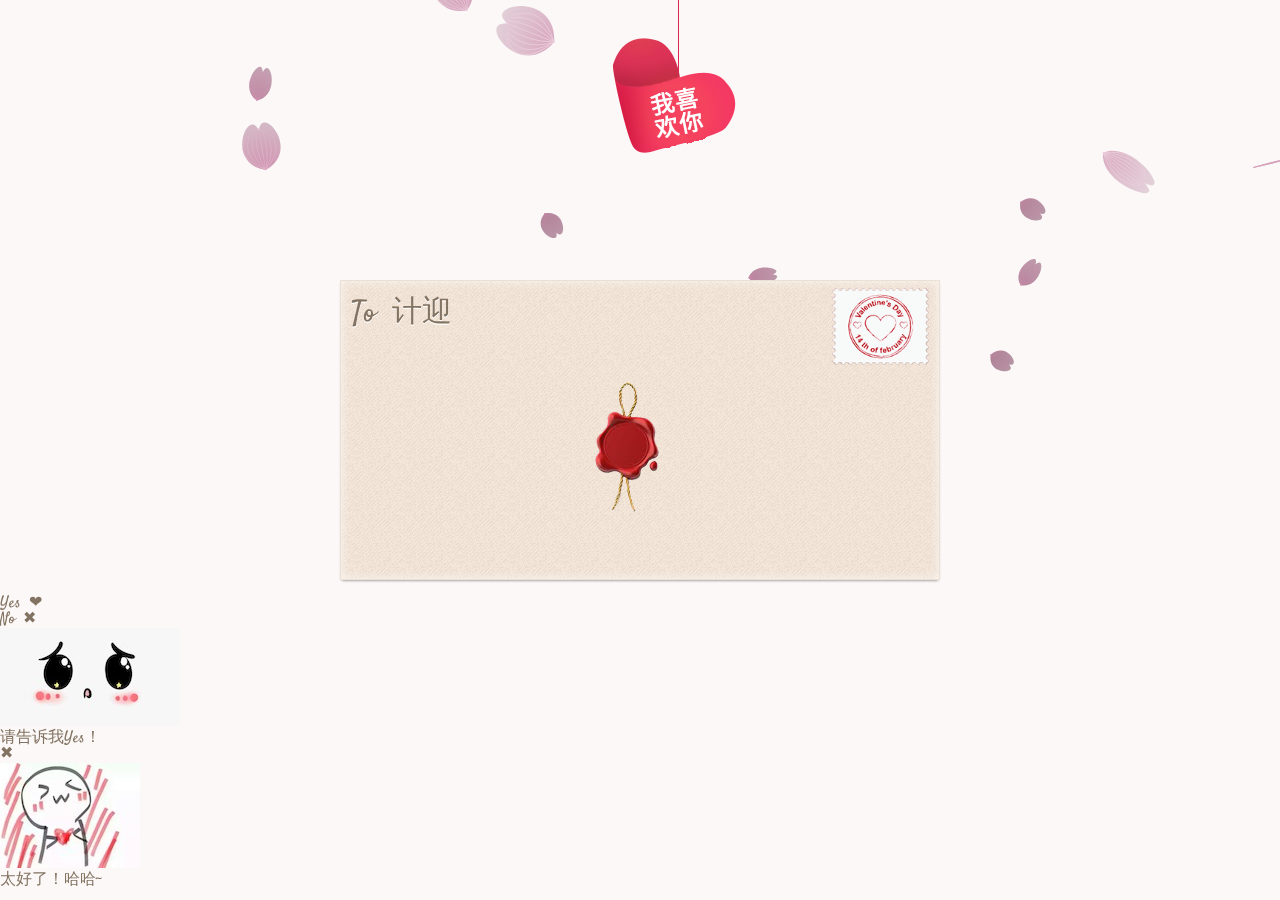
==== commit 97545a48: "fix: change font size" ====
--- a/index.html
+++ b/index.html
@@ -28,7 +28,6 @@
 			</div>
 		</form>
 	</section>
-<p>
     <pre class="big" id="letter_pre"></pre>
     <div style="display:none" id="letter_text">
         To 计迎
@@ -49,9 +48,8 @@
             你的过去我不曾参与，你的未来我想陪你一起。
             不能为你金戈铁马，也不能许你一世繁华，不过我能给你一个小家。
             我愿用三生烟火，换你一世迷离，我喜欢你!
-                                                                                                              From 杨盼
+                                                                                                    From 杨盼
     </div>
-</p>
 
     <div id="div_container">
         <!-- 最外层div，用于居中兼容PC和移动 -->
--- a/stylesheets/my_style.css
+++ b/stylesheets/my_style.css
@@ -4,9 +4,9 @@
     font-weight: 400;
     src: local('Satisfy Regular'), local('Satisfy-Regular'), url(font/rP2Hp2yn6lkG50LoCZOIHQ.woff2) format('woff2');
     unicode-range: U+0000-00FF, U+0131, U+0152-0153, U+02BB-02BC, U+02C6, U+02DA, U+02DC, U+2000-206F, U+2074, U+20AC, U+2122, U+2191, U+2193, U+2212, U+2215, U+FEFF, U+FFFD;
-  }
-  
-  #jsi-cherry-container{
+}
+  
+#jsi-cherry-container{
       position: absolute;
       top: 0;
       width: 100%;
@@ -17,7 +17,7 @@
       overflow: hidden;
       opacity: 0.618;
       z-index: 99;
-  }
+}
 
 pre.small {line-height: 90%}
 pre.big {line-height: 150%}
@@ -25,19 +25,14 @@
 img.gb { position: fixed; /*固定*/ left: 45%; top: 0px;
     -webkit-animation: bd 5s ease-in-out infinite;}
 
-#div_onlyyou{position:relative;z-index:666;display:none;width:100%;background-size:100%;background-repeat:repeat;}
-#div_oy_inner{position:absolute;top:0;right:0;bottom:0;left:0;padding:12% 10% 0 10%;width:100%;min-height:400px;background:rgba(255,255,255,.8);text-align:center;}
-.div_oy_text{margin:0 auto 60px auto;text-align:left;font-weight:300;font-size:1.1em;}
-.div_oy_text h1{margin:14px 0;font-size:1.8em;}
-.div_oy_text p{margin:14px 0;}
-.div_oy_text img{width:100%;border-radius:5px;}
 
-  #letter_pre{
+#letter_pre{
     position:fixed;
     left:50px;
-	top:80px;
+	  top:80px;
     /*border: 2px solid #4CAF50;*/
-    font-size: 18px;
+    font-size:18px;
+    word-wrap:break-word
 }
   
   #footer {
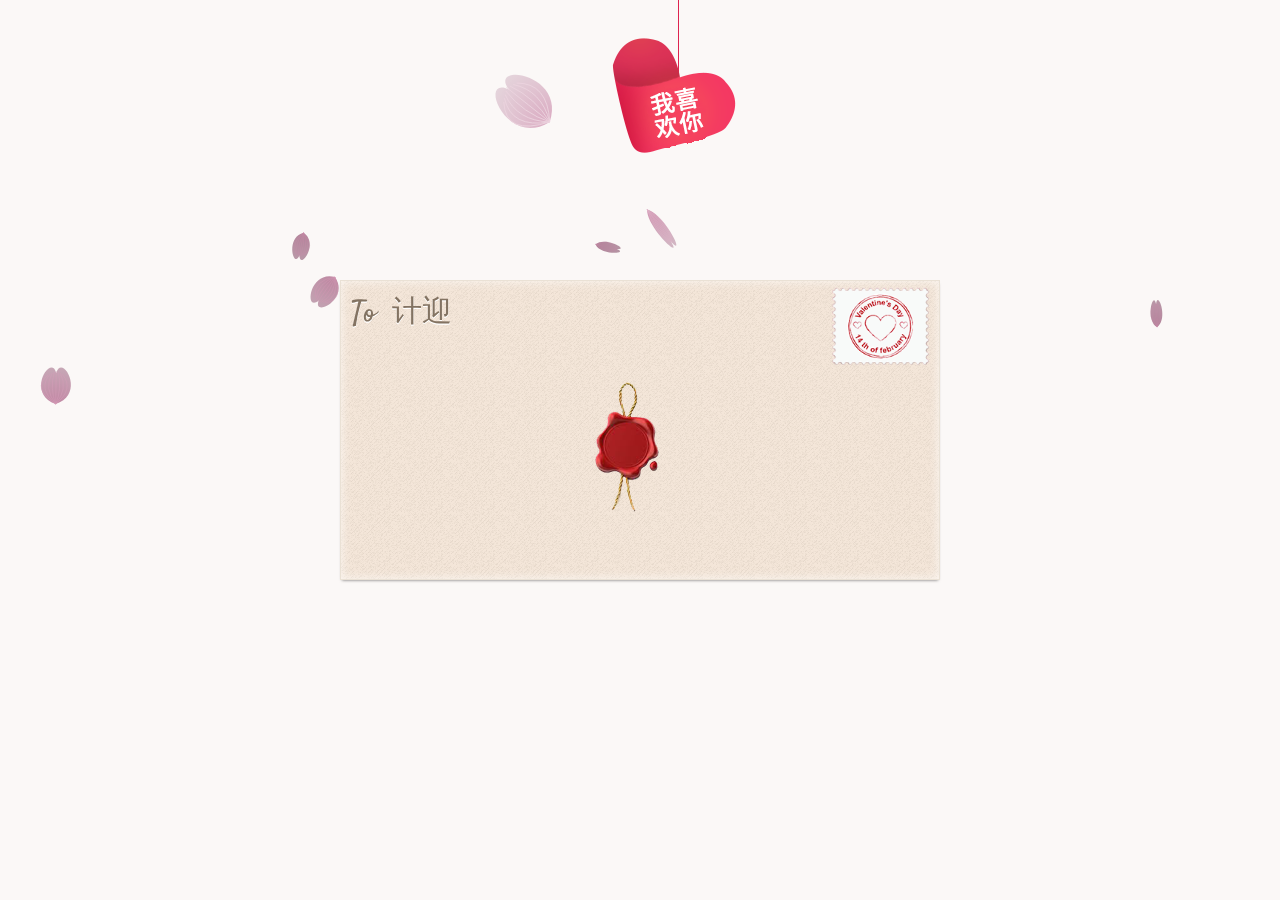
==== commit ac9a8e73: "fix: bug" ====
--- a/index.html
+++ b/index.html
@@ -28,6 +28,7 @@
 			</div>
 		</form>
 	</section>
+<p>
     <pre class="big" id="letter_pre"></pre>
     <div style="display:none" id="letter_text">
         To 计迎
@@ -48,41 +49,9 @@
             你的过去我不曾参与，你的未来我想陪你一起。
             不能为你金戈铁马，也不能许你一世繁华，不过我能给你一个小家。
             我愿用三生烟火，换你一世迷离，我喜欢你!
-                                                                                                    From 杨盼
+                                                                                                              From 杨盼
     </div>
-
-    <div id="div_container">
-        <!-- 最外层div，用于居中兼容PC和移动 -->
-        <div id="div_start_bg"></div>
-        <div id="div_onlyyou">
-          <!-- 用于设置背景 -->
-          <div id="div_oy_inner">
-            <!-- 用于存放content -->
-            <div class="div_oy_text">
-              <h1></h1>
-              <img class="img_oy_text" src="" />
-              <p class="p_oy_text"></p>
-              <div></div>
-            </div>
-            <ul id="ul_oy_btn">
-              <li onclick="oy_go_next()">Yes&nbsp;&nbsp;❤</li>
-              <li onclick="oy_show_benefit()">No&nbsp;&nbsp;✖</li>
-            </ul>
-            <div id="div_oy_note" onclick="oy_hide_note()">
-              <img src="images/emoji_kelian.jpg" alt="" /><br />请告诉我Yes！
-              <div id="div_oy_note_close">✖</div>
-            </div>
-            <div id="div_oy_yes">
-              <img src="images/emoji_bixin.jpg" alt="" /><br />太好了！哈哈~
-            </div>
-          </div>
-        </div>
-
-        <div class="div_pure_words">
-          <div class="div_pure_words_bg">
-            <div class="div_pure_words_height"></div>
-          </div>
-        </div>
+</p>
 
     <audio id="music2" preload="auto" loop></audio>
 </body>
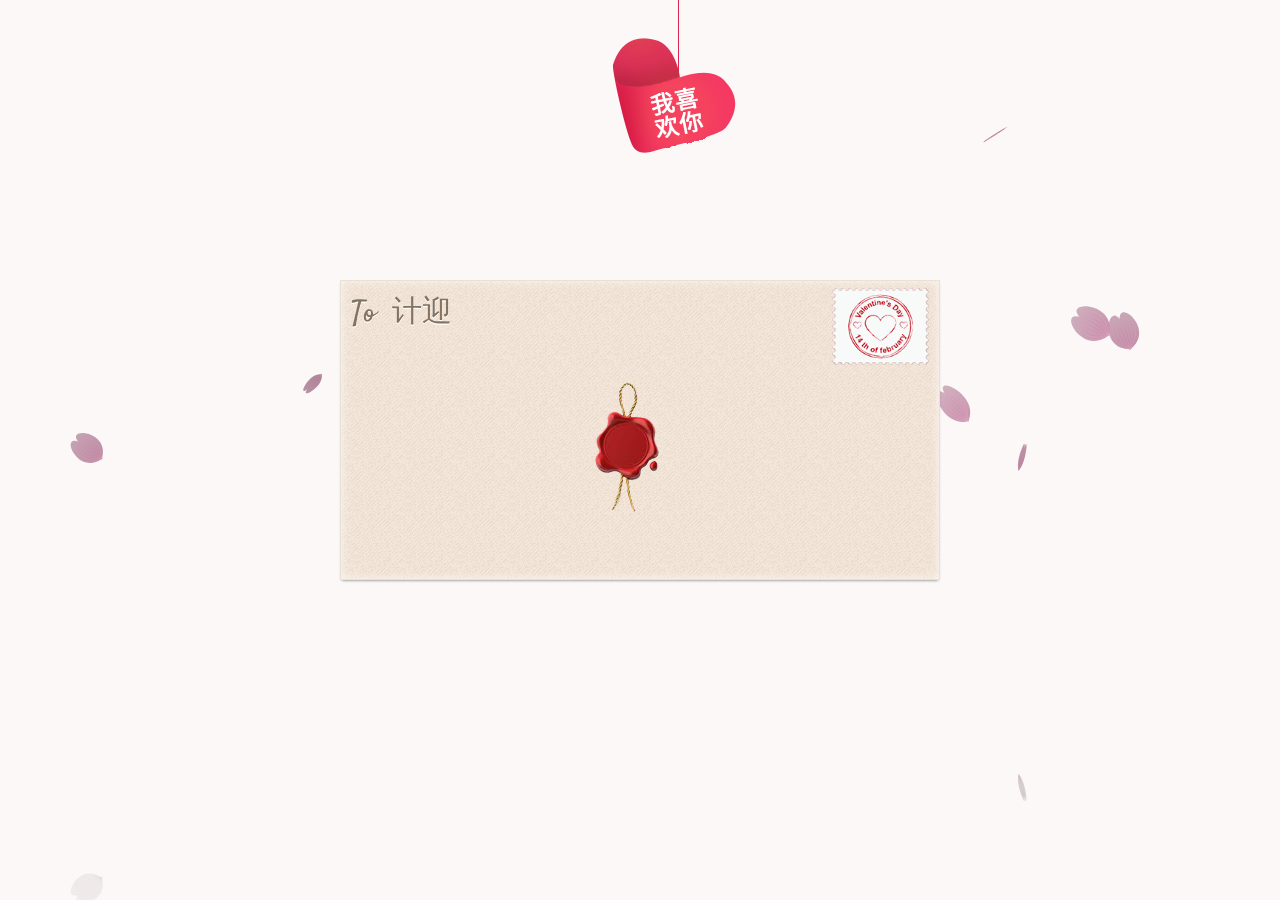
==== commit f89b3686: "fix: name error" ====
--- a/index.html
+++ b/index.html
@@ -46,10 +46,14 @@
             我想扶着你的肩，给你安慰。
             我想看着你的脸，展露笑容。
             我想听着你诉说，生活种种。
+            我想和你去山顶看日出，去海边看日落。
+            我想和你一起去跑步，也一起吃美食。
+            我想和你分享一切美好的东西，也想和你倾诉不开心的事情。
+            我想我的身边总有你，你的身边总有我，我们相互陪伴。
             你的过去我不曾参与，你的未来我想陪你一起。
             不能为你金戈铁马，也不能许你一世繁华，不过我能给你一个小家。
             我愿用三生烟火，换你一世迷离，我喜欢你!
-                                                                                                              From 杨盼
+                                                                                                    From 杨盼
     </div>
 </p>
 
